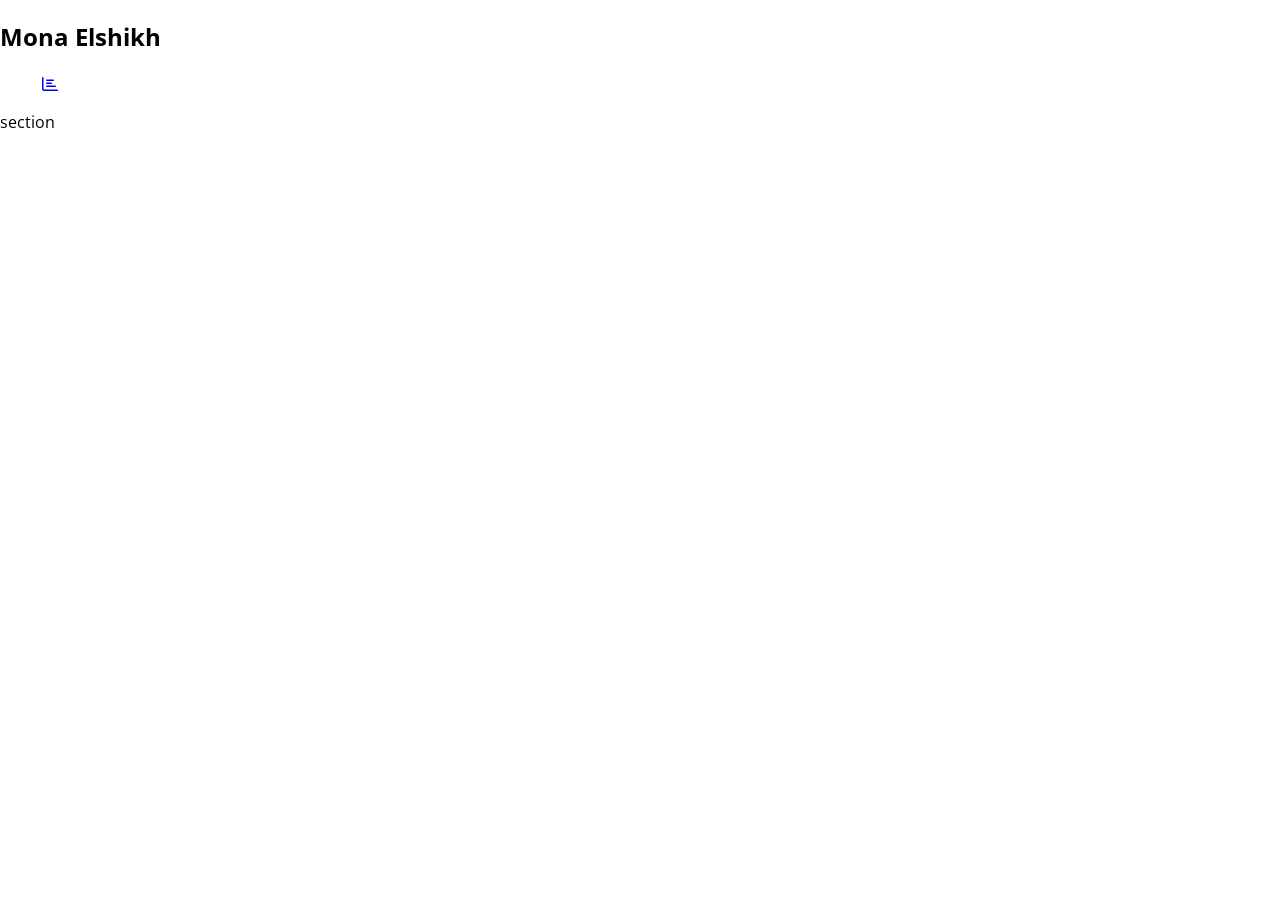
==== index.html @ a5fa481d "Adding index page, css,imgs and fonts" ====
<!DOCTYPE html>
<html lang="en">
    <head>
        <meta charset="UTF-8">
        <meta name="viewport" content="width=device-width, initial-scale=1.0">
        <title>Dashboard</title>
        <link rel="stylesheet" href="css/all.min.css" />
        <link rel="stylesheet" href="css/framework.css" />
        <link rel="stylesheet" href="css/dashboard.css" />
        <link rel="preconnect" href="https://fonts.googleapis.com" />
        <link rel="preconnect" href="https://fonts.gstatic.com" crossorigin />
        <link href="https://fonts.googleapis.com/css2?family=Open+Sans:wght@300;500&display=swap" rel="stylesheet" />
    </head>
    <body>
        <main class="page d-flex ">
            <aside class="sidebar bg-white p-20 p-relative"> 
                <h1>Mona Elshikh</h1>    
                <ul>
                    <li>
                        <a href="index.html">
                            <i class="fa-regular fa-chart-bar fa-fw"></i>
                        </a>
                    </li>
                    <li></li>
                    <li></li>
                    <li></li>
                    <li></li>
                    <li></li>
                    <li></li>
                    <li></li>
                    <li></li>
                    <li></li>
                </ul>
            </aside>
            <section class="content"> section </section>
        </main>
    </body>
</html>
---- css/dashboard.css ----
*{
    webkit-box-sizing: border-box;
    moz-box-sizing: border-box;
    box-sizing: border-box;
}
html{
    font-family: 'Open Sans', sans-serif;
    scroll-behavior: smooth;
}
body{
    font-family: "Open Sans", sans-serif;
    margin: 0;
}
a{
    text-decoration: none;
}
ul{
    list-style: none;
}
:focus{
    outline: none;
}
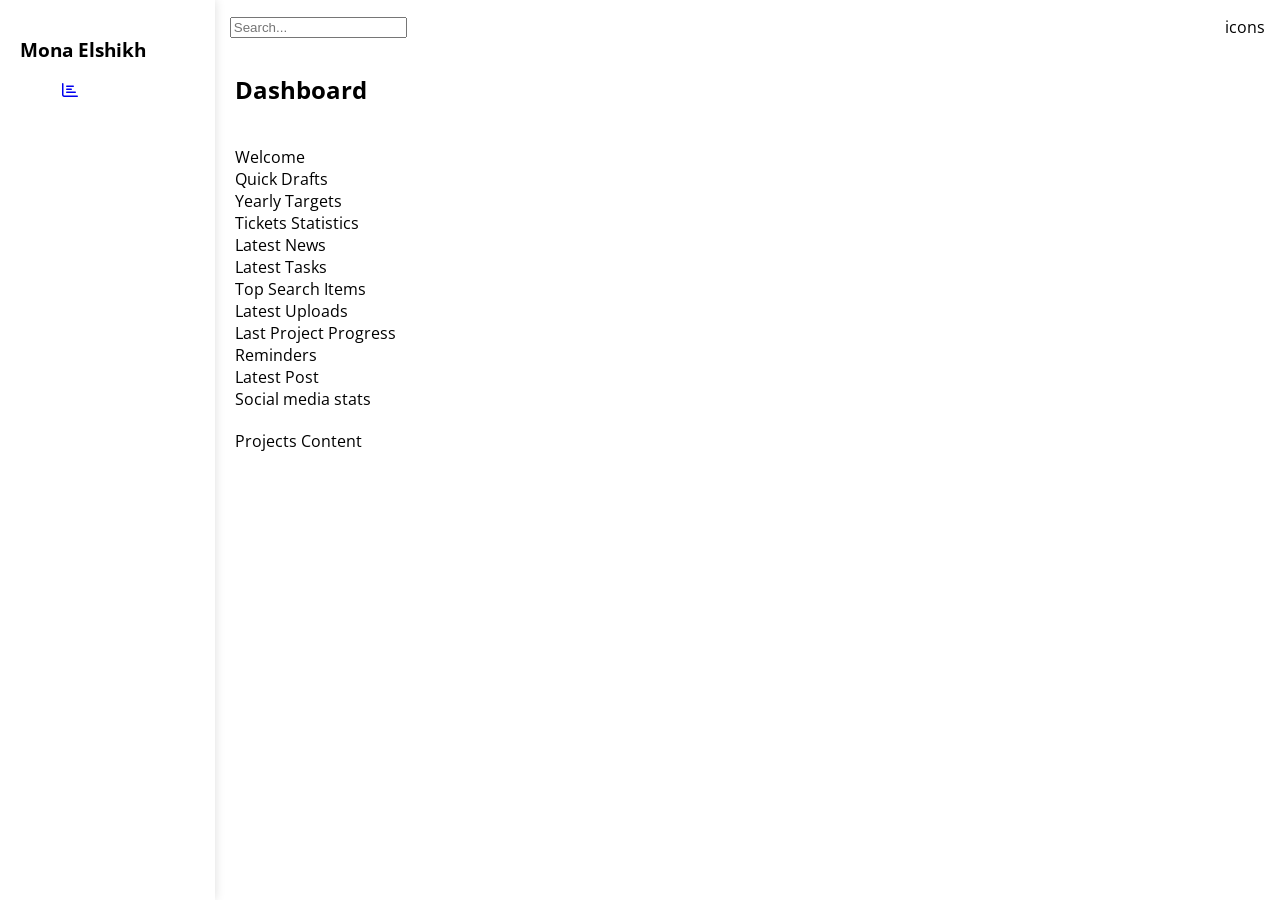
==== commit 46790c40: "Index page design-1" ====
--- a/index.html
+++ b/index.html
@@ -12,7 +12,7 @@
         <link href="https://fonts.googleapis.com/css2?family=Open+Sans:wght@300;500&display=swap" rel="stylesheet" />
     </head>
     <body>
-        <main class="page d-flex ">
+        <main class="d-flex ">
             <aside class="sidebar bg-white p-20 p-relative"> 
                 <h1>Mona Elshikh</h1>    
                 <ul>
@@ -32,7 +32,28 @@
                     <li></li>
                 </ul>
             </aside>
-            <section class="content"> section </section>
+            <section class="content w-full"> 
+                <header class="bg-white p-15 ">
+                    <section class="search"><input type="search" placeholder="Search..."></section>
+                    <section class="icons">icons</section>
+                </header>
+                <h2>Dashboard</h2>
+                <section class="cards">
+                    <section class="card">Welcome</section>
+                    <section class="card">Quick Drafts</section>
+                    <section class="card">Yearly Targets</section>
+                    <section class="card">Tickets Statistics</section>
+                    <section class="card">Latest News</section>
+                    <section class="card">Latest Tasks</section>
+                    <section class="card">Top Search Items</section>
+                    <section class="card">Latest Uploads</section>
+                    <section class="card">Last Project Progress</section>
+                    <section class="card">Reminders</section>
+                    <section class="card">Latest Post</section>
+                    <section class="card">Social media stats</section>
+                </section>
+                <section class="projects m-20">Projects Content</section>
+            </section>
         </main>
     </body>
 </html>
--- a/css/framework.css
+++ b/css/framework.css
@@ -0,0 +1,21 @@
+.d-flex {
+    display: flex ;
+}
+.bg-white {
+    background-color: #fff ;
+}
+.p-15 {
+    padding: 15px;
+}
+.p-20 {
+    padding: 20px;
+}
+.m-20 {
+    margin: 20px;
+}
+.p-relative {
+    position: relative;
+}
+.w-full {
+    width:100%
+}
--- a/css/dashboard.css
+++ b/css/dashboard.css
@@ -3,20 +3,41 @@
     moz-box-sizing: border-box;
     box-sizing: border-box;
 }
-html{
+html {
     font-family: 'Open Sans', sans-serif;
     scroll-behavior: smooth;
 }
-body{
+body {
     font-family: "Open Sans", sans-serif;
     margin: 0;
 }
-a{
+a {
     text-decoration: none;
 }
-ul{
+ul {
     list-style: none;
 }
-:focus{
+:focus {
     outline: none;
+}
+h1 {
+        font-size: 1.2em;
+}
+main {
+    min-height:100vh ;
+}
+.sidebar {
+    width: 250px;
+    box-shadow: rgb(221, 221, 221) 0px 0px 10px;
+}
+header {
+    display: flex;
+    align-items: center;
+    justify-content: space-between;
+}
+.content h2 {
+    margin: 20px 20px 40px;
+}
+.cards {
+    margin: 0px 20px 20px 20px 
 }
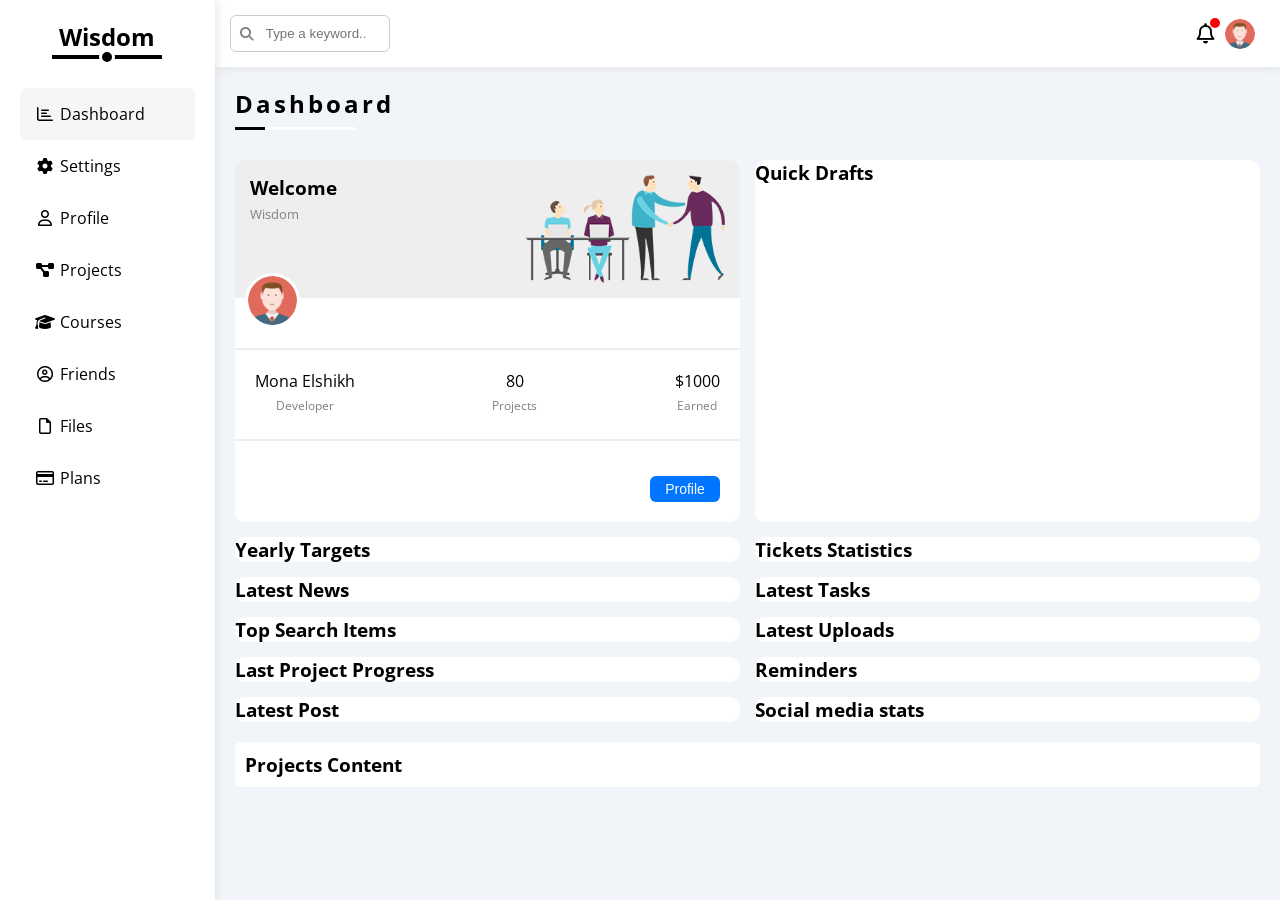
==== commit dc28902e: "Index Page design-3 => Finishing Welcome Card" ====
--- a/index.html
+++ b/index.html
@@ -1,59 +1,126 @@
-<!DOCTYPE html>
+<!doctype html>
 <html lang="en">
-    <head>
-        <meta charset="UTF-8">
-        <meta name="viewport" content="width=device-width, initial-scale=1.0">
-        <title>Dashboard</title>
-        <link rel="stylesheet" href="css/all.min.css" />
-        <link rel="stylesheet" href="css/framework.css" />
-        <link rel="stylesheet" href="css/dashboard.css" />
-        <link rel="preconnect" href="https://fonts.googleapis.com" />
-        <link rel="preconnect" href="https://fonts.gstatic.com" crossorigin />
-        <link href="https://fonts.googleapis.com/css2?family=Open+Sans:wght@300;500&display=swap" rel="stylesheet" />
-    </head>
-    <body>
-        <main class="d-flex ">
-            <aside class="sidebar bg-white p-20 p-relative"> 
-                <h1>Mona Elshikh</h1>    
-                <ul>
-                    <li>
-                        <a href="index.html">
-                            <i class="fa-regular fa-chart-bar fa-fw"></i>
-                        </a>
-                    </li>
-                    <li></li>
-                    <li></li>
-                    <li></li>
-                    <li></li>
-                    <li></li>
-                    <li></li>
-                    <li></li>
-                    <li></li>
-                    <li></li>
-                </ul>
-            </aside>
-            <section class="content w-full"> 
-                <header class="bg-white p-15 ">
-                    <section class="search"><input type="search" placeholder="Search..."></section>
-                    <section class="icons">icons</section>
-                </header>
-                <h2>Dashboard</h2>
-                <section class="cards">
-                    <section class="card">Welcome</section>
-                    <section class="card">Quick Drafts</section>
-                    <section class="card">Yearly Targets</section>
-                    <section class="card">Tickets Statistics</section>
-                    <section class="card">Latest News</section>
-                    <section class="card">Latest Tasks</section>
-                    <section class="card">Top Search Items</section>
-                    <section class="card">Latest Uploads</section>
-                    <section class="card">Last Project Progress</section>
-                    <section class="card">Reminders</section>
-                    <section class="card">Latest Post</section>
-                    <section class="card">Social media stats</section>
+  <head>
+    <meta charset="UTF-8" />
+    <meta name="viewport" content="width=device-width, initial-scale=1.0" />
+    <title>Dashboard</title>
+    <link rel="stylesheet" href="css/all.min.css" />
+    <link rel="stylesheet" href="css/dashboard.css" />
+    <link rel="preconnect" href="https://fonts.googleapis.com" />
+    <link rel="preconnect" href="https://fonts.gstatic.com" crossorigin />
+    <link
+      href="https://fonts.googleapis.com/css2?family=Open+Sans:wght@300;500&display=swap"
+      rel="stylesheet"
+    />
+  </head>
+  <body>
+    <main>
+      <aside class="sidebar">
+        <h1>Wisdom</h1>
+        <ul>
+          <li>
+            <a class="active" href="index.html">
+              <i class="fa-regular fa-chart-bar fa-fw"></i>
+              <span>Dashboard</span>
+            </a>
+          </li>
+          <li>
+            <a href="settings.html">
+              <i class="fa-solid fa-gear fa-fw"></i>
+              <span>Settings</span>
+            </a>
+          </li>
+          <li>
+            <a href="profile.html">
+              <i class="fa-regular fa-user fa-fw"></i>
+              <span>Profile</span>
+            </a>
+          </li>
+          <li>
+            <a href="projects.html">
+              <i class="fa-solid fa-diagram-project fa-fw"></i>
+              <span>Projects</span>
+            </a>
+          </li>
+          <li>
+            <a href="courses.html">
+              <i class="fa-solid fa-graduation-cap fa-fw"></i>
+              <span>Courses</span>
+            </a>
+          </li>
+          <li>
+            <a href="friends.html">
+              <i class="fa-regular fa-circle-user fa-fw"></i>
+              <span>Friends</span>
+            </a>
+          </li>
+          <li>
+            <a href="files.html">
+              <i class="fa-regular fa-file fa-fw"></i>
+              <span>Files</span>
+            </a>
+          </li>
+          <li>
+            <a href="plans.html">
+              <i class="fa-regular fa-credit-card fa-fw"></i>
+              <span>Plans</span>
+            </a>
+          </li>
+        </ul>
+      </aside>
+      <section class="content">
+        <header>
+          <section class="search">
+            <input type="search" placeholder="Type a keyword..." />
+          </section>
+          <section class="icons">
+            <span class="notification">
+              <i class="fa-regular fa-bell fa-lg"></i>
+            </span>
+            <img src="imgs/avatar.png" alt="avatar" />
+          </section>
+        </header>
+        <h2>Dashboard</h2>
+        <section class="cards d-grid">
+          <section class="card">
+            <section class="intro">
+              <section>
+                <h3>Welcome</h3>
+                <h5>Wisdom</h5>
+              </section>
+              <img src="imgs/welcome.png" alt="welcome" />
+            </section>
+            <img src="imgs/avatar.png" alt="avatar" />
+            <section class="info">
+                <section class="data">
+                    <h4>Mona Elshikh</h4>
+                    <h5>Developer</h5>
                 </section>
-                <section class="projects m-20">Projects Content</section>
+                <section class="data">
+                    <h4>80</h4>
+                    <h5>Projects</h5>
+                </section>
+                <section class="data">
+                    <h4>$1000</h4>
+                    <h5>Earned</h5>
+                </section>    
             </section>
-        </main>
-    </body>
-</html>+            <section class="foot"><button class="btn-main">Profile</button></section>
+          </section>
+          <section class="card"><h3>Quick Drafts</h3></section>
+          <section class="card"><h3>Yearly Targets</h3></section>
+          <section class="card"><h3>Tickets Statistics</h3></section>
+          <section class="card"><h3>Latest News</h3></section>
+          <section class="card"><h3>Latest Tasks</h3></section>
+          <section class="card"><h3>Top Search Items</h3></section>
+          <section class="card"><h3>Latest Uploads</h3></section>
+          <section class="card"><h3>Last Project Progress</h3></section>
+          <section class="card"><h3>Reminders</h3></section>
+          <section class="card"><h3>Latest Post</h3></section>
+          <section class="card"><h3>Social media stats</h3></section>
+        </section>
+        <section class="projects"><h3>Projects Content</h3></section>
+      </section>
+    </main>
+  </body>
+</html>
--- a/css/dashboard.css
+++ b/css/dashboard.css
@@ -1,43 +1,345 @@
-*{
-    webkit-box-sizing: border-box;
-    moz-box-sizing: border-box;
-    box-sizing: border-box;
-}
+/* Start Globals */
+:root {
+  --blue-color: #0075ff;
+  --blue-alt-color: #0d69d5;
+  --orange-color: #f59e0b;
+  --green-color: #22c55e;
+  --red-color: #f44336;
+  --grey-color: #888;
+  --d-flex: flex;
+  --align-center: center;
+  --p-relative: relative;
+  --w-full: 100%;
+  --p-10: 10px;
+  --p-15: 15px;
+  --p-20: 20px;
+  --m-20: 20px;
+  --mt-0: 0;
+  --fs-14: 14px;
+  --txt-c: center;
+  --rad-6: 6px;
+  --rad-10: 10px;
+  --c-black: #000;
+  --c-white: #fff;
+  --bg-white: #fff;
+  --main-shadow: rgb(221, 221, 221) 0px 0px 10px;
+}
+* {
+  webkit-box-sizing: border-box;
+  moz-box-sizing: border-box;
+  box-sizing: border-box;
+}
+/* End Globals */
+/* Start Generals */
+
 html {
-    font-family: 'Open Sans', sans-serif;
-    scroll-behavior: smooth;
+  scroll-behavior: smooth;
 }
 body {
-    font-family: "Open Sans", sans-serif;
-    margin: 0;
-}
+  font-family: "Open Sans", sans-serif;
+  margin: 0;
+  padding: 0;
+}
+
 a {
-    text-decoration: none;
+  text-decoration: none;
 }
 ul {
-    list-style: none;
+  list-style: none;
+  margin: 0;
+  padding: 0;
 }
 :focus {
-    outline: none;
+  outline: none;
+}
+/* The scrollbar itself (width/height) */
+::-webkit-scrollbar {
+  width: 15px;
+}
+/* The track (background) */
+::-webkit-scrollbar-track {
+  background: #f1f1f1;
+}
+/* The draggable part — this is what you're trying to style */
+::-webkit-scrollbar-thumb {
+  background: var(--blue-color);
+  border-radius: var(--rad-10);
+}
+/* Thumb on hover */
+::-webkit-scrollbar-thumb:hover {
+  background: var(--blue-alt-color);
+}
+main {
+  display: var(--d-flex);
+  min-height: 100vh;
+  background-color: #f1f5f9;
 }
 h1 {
-        font-size: 1.2em;
-}
-main {
-    min-height:100vh ;
-}
+  font-size: 1.5em;
+  text-align: var(--txt-c);
+  margin-top: var(--mt-0);
+  margin-bottom: 35px;
+}
+h1::before,
+h1::after {
+  content: "";
+  position: absolute;
+  background-color: var(--c-black);
+  left: 50%;
+  transform: translateX(-50%);
+}
+h1::before {
+  width: 110px;
+  height: 4px;
+  top: 55px;
+}
+h1::after {
+  width: 10px;
+  height: 10px;
+  border: 3px solid white;
+  border-radius: 50%;
+  top: 49px;
+}
+h3 {
+  margin: 0;
+}
+/* End Generals */
+/* Start Components */
+.btn-main {
+  padding: 5px 15px;
+  border-radius: var(--rad-6);
+  border: none;
+  font-size: var(--fs-14);
+
+  cursor: pointer;
+}
+.d-grid {
+  display: grid;
+  grid-template-columns: repeat(auto-fill, minmax(450px, 1fr));
+  gap: 15px;
+}
+@media (max-width: 768px) {
+  .d-grid {
+    grid-template-columns: repeat(auto-fill, minmax(250px, 1fr));
+    gap: 10px;
+  }
+}
+/* Start Components */
+/* Start Header */
+header {
+  display: var(--d-flex);
+  align-items: center;
+  justify-content: space-between;
+  background-color: var(--bg-white);
+  padding: var(--p-15);
+  box-shadow: var(--main-shadow);
+}
+/* Start Header */
+/* Start Sidebar */
 .sidebar {
-    width: 250px;
-    box-shadow: rgb(221, 221, 221) 0px 0px 10px;
-}
-header {
-    display: flex;
-    align-items: center;
-    justify-content: space-between;
+  width: 250px;
+  padding: var(--p-20);
+  position: var(--p-relative);
+  background-color: var(--bg-white);
+  box-shadow: var(--main-shadow);
+}
+ul > li > a {
+  display: var(--d-flex);
+  align-items: var(--align-center);
+  padding: var(--p-15);
+  color: var(--c-black);
+  border-radius: var(--rad-6);
+}
+ul > li > a span {
+  margin-left: 5px;
+}
+ul > li > a:hover,
+ul > li > a.active {
+  background-color: #f6f6f6;
+}
+@media (max-width: 768px) {
+  h1 {
+    font-size: 0.7rem;
+    margin: 15px 0;
+  }
+  h1::before,
+  h1::after {
+    display: none;
+  }
+  .sidebar {
+    width: 60px;
+    padding: 5px;
+  }
+
+  ul > li > a span {
+    display: none;
+  }
+}
+/* End Sidebar */
+/* Start Content */
+.content {
+  width: var(--w-full);
+  /* overflow: hidden; */
+}
+.content .search {
+  position: relative;
+}
+.content .search::before {
+  content: "\f002";
+  position: absolute;
+  top: 50%;
+  left: 10px;
+  transform: translateY(-50%);
+  font-family: "Font Awesome 6 Free";
+  font-weight: 900;
+  font-size: var(--fs-14);
+  color: gray;
+}
+.content .search input {
+  padding: var(--p-10);
+  padding-left: 35px;
+  width: 160px;
+  border: 1px solid #ccc;
+  border-radius: var(--rad-6);
+  transition: width 0.3s ease;
+}
+.content .search input:focus {
+  width: 200px;
+  box-shadow: var(--main-shadow);
+}
+.content .search input:focus::placeholder {
+  opacity: 0;
+}
+.content .icons {
+  position: var(--p-relative);
+  display: var(--d-flex);
+  align-items: var(--align-center);
+}
+.content .icons .notification {
+  position: var(--p-relative);
+  cursor: pointer;
+}
+.content .icons .notification::before {
+  content: "";
+  position: absolute;
+  top: -5px;
+  right: -5px;
+  width: 10px;
+  height: 10px;
+  background-color: red;
+  border-radius: 50%;
+}
+.content .icons > img {
+  width: 30px;
+  height: 30px;
+  margin: 0 10px;
+  border-radius: 50%;
+  cursor: pointer;
 }
 .content h2 {
-    margin: 20px 20px 40px;
+  margin: 20px 20px 40px;
+  letter-spacing: 3px;
+  position: var(--p-relative);
+}
+.content h2::before,
+.content h2::after {
+  content: "";
+  position: absolute;
+  height: 3px;
+  bottom: -10px;
+  left: 0;
+}
+.content h2::before {
+  background-color: white;
+  width: 120px;
+}
+.content h2::after {
+  background-color: var(--c-black);
+  width: 30px;
 }
 .cards {
-    margin: 0px 20px 20px 20px 
-}+  margin: 0px 20px 20px 20px;
+}
+.card {
+  background-color: var(--bg-white);
+  border-radius: var(--rad-10);
+  overflow: hidden;
+}
+.card .intro {
+  display: var(--d-flex);
+  justify-content: space-between;
+  padding: 15px;
+  background-color: #eee;
+}
+.card .intro section > h5 {
+  margin: 5px 0 15px;
+  font-weight: normal;
+  color: gray;
+}
+.card > .intro > img {
+  width: 200px;
+}
+.card > .intro + img {
+  width: 55px;
+  height: 55px;
+  border-radius: 50%;
+  border: 3px solid white;
+  margin-top: -25px;
+  margin-left: 10px;
+}
+.info {
+  display: var(--d-flex);
+  justify-content: space-between;
+  padding: var(--p-20);
+  margin: 15px 0;
+  border-top: solid 2px #eee;
+  border-bottom: SOLID 2px #eee;
+}
+.info .data > h4,
+.info .data > h5 {
+  margin: 0 0 5px;
+  font-weight: normal;
+  text-align: var(--txt-c);
+}
+.info .data > h5 {
+  font-size: 12px;
+  color: gray;
+}
+.foot {
+  padding: var(--p-20);
+  text-align: right;
+}
+.foot > button {
+  background-color: var(--blue-color);
+  color: var(--c-white);
+}
+.foot > button:hover {
+  background-color: var(--blue-alt-color);
+}
+.projects {
+  margin: var(--m-20);
+  background-color: var(--bg-white);
+  border-radius: var(--rad-6);
+  padding: var(--p-10);
+}
+@media (max-width: 768px) {
+  .card .intro {
+    justify-content: center;
+    text-align: var(--txt-c);
+  }
+  .card .intro section > h5 {
+    margin-bottom: 23px;
+  }
+  .card > .intro > img {
+    display: none;
+  }
+  .card > .intro + img {
+    margin-left: 50%;
+    transform: translateX(-50%);
+  }
+    .info {
+    flex-direction: column;
+    gap: 20px;
+  }
+}
+/* End Content */
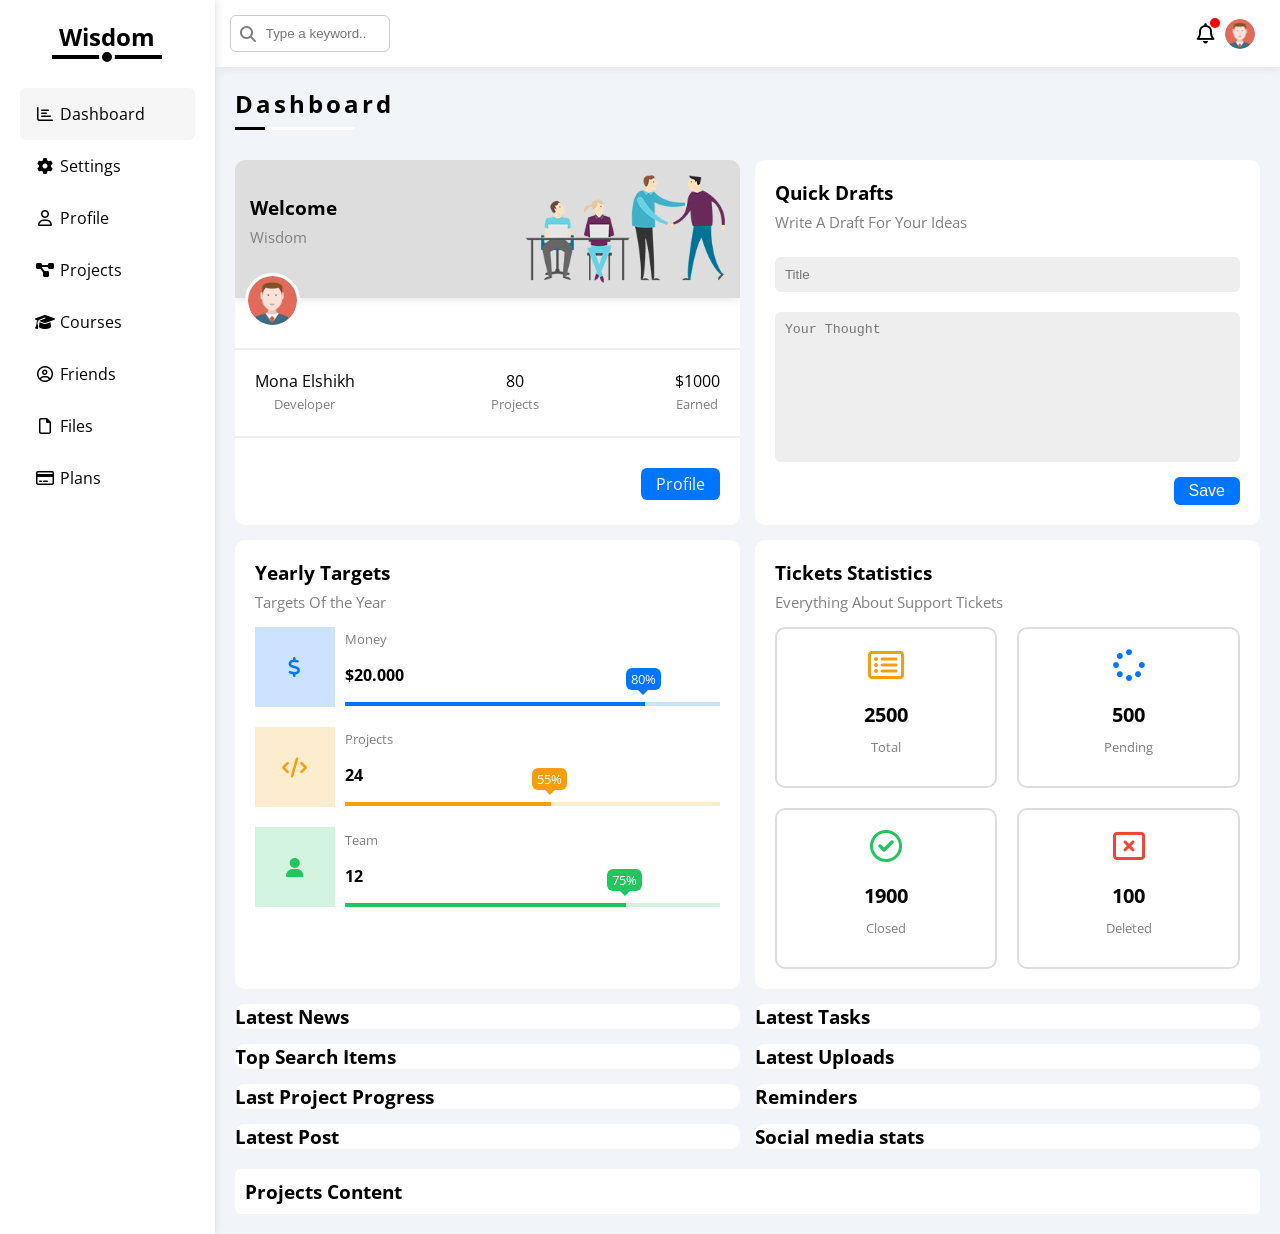
==== commit 42df49e8: "Index Pgae design-4 => Finishing Quick,Targets and Tickets Cards" ====
--- a/index.html
+++ b/index.html
@@ -17,99 +17,179 @@
     <main>
       <aside class="sidebar">
         <h1>Wisdom</h1>
-        <ul>
-          <li>
-            <a class="active" href="index.html">
-              <i class="fa-regular fa-chart-bar fa-fw"></i>
-              <span>Dashboard</span>
-            </a>
-          </li>
-          <li>
-            <a href="settings.html">
-              <i class="fa-solid fa-gear fa-fw"></i>
-              <span>Settings</span>
-            </a>
-          </li>
-          <li>
-            <a href="profile.html">
-              <i class="fa-regular fa-user fa-fw"></i>
-              <span>Profile</span>
-            </a>
-          </li>
-          <li>
-            <a href="projects.html">
-              <i class="fa-solid fa-diagram-project fa-fw"></i>
-              <span>Projects</span>
-            </a>
-          </li>
-          <li>
-            <a href="courses.html">
-              <i class="fa-solid fa-graduation-cap fa-fw"></i>
-              <span>Courses</span>
-            </a>
-          </li>
-          <li>
-            <a href="friends.html">
-              <i class="fa-regular fa-circle-user fa-fw"></i>
-              <span>Friends</span>
-            </a>
-          </li>
-          <li>
-            <a href="files.html">
-              <i class="fa-regular fa-file fa-fw"></i>
-              <span>Files</span>
-            </a>
-          </li>
-          <li>
-            <a href="plans.html">
-              <i class="fa-regular fa-credit-card fa-fw"></i>
-              <span>Plans</span>
-            </a>
-          </li>
-        </ul>
+        <nav>
+          <ul>
+            <li>
+              <a class="active" href="index.html">
+                <i class="fa-regular fa-chart-bar fa-fw"></i>
+                <span>Dashboard</span>
+              </a>
+            </li>
+            <li>
+              <a href="settings.html">
+                <i class="fa-solid fa-gear fa-fw"></i>
+                <span>Settings</span>
+              </a>
+            </li>
+            <li>
+              <a href="profile.html">
+                <i class="fa-regular fa-user fa-fw"></i>
+                <span>Profile</span>
+              </a>
+            </li>
+            <li>
+              <a href="projects.html">
+                <i class="fa-solid fa-diagram-project fa-fw"></i>
+                <span>Projects</span>
+              </a>
+            </li>
+            <li>
+              <a href="courses.html">
+                <i class="fa-solid fa-graduation-cap fa-fw"></i>
+                <span>Courses</span>
+              </a>
+            </li>
+            <li>
+              <a href="friends.html">
+                <i class="fa-regular fa-circle-user fa-fw"></i>
+                <span>Friends</span>
+              </a>
+            </li>
+            <li>
+              <a href="files.html">
+                <i class="fa-regular fa-file fa-fw"></i>
+                <span>Files</span>
+              </a>
+            </li>
+            <li>
+              <a href="plans.html">
+                <i class="fa-regular fa-credit-card fa-fw"></i>
+                <span>Plans</span>
+              </a>
+            </li>
+          </ul>
+        </nav>
       </aside>
       <section class="content">
         <header>
-          <section class="search">
+          <div class="search">
             <input type="search" placeholder="Type a keyword..." />
-          </section>
-          <section class="icons">
+          </div>
+          <div class="icons">
             <span class="notification">
               <i class="fa-regular fa-bell fa-lg"></i>
             </span>
             <img src="imgs/avatar.png" alt="avatar" />
-          </section>
+          </div>
         </header>
         <h2>Dashboard</h2>
         <section class="cards d-grid">
-          <section class="card">
-            <section class="intro">
-              <section>
+          <section class="card welcome">
+            <header>
+              <div>
                 <h3>Welcome</h3>
-                <h5>Wisdom</h5>
-              </section>
+                <p class="title">Wisdom</p>
+              </div>
               <img src="imgs/welcome.png" alt="welcome" />
-            </section>
+            </header>
             <img src="imgs/avatar.png" alt="avatar" />
-            <section class="info">
-                <section class="data">
-                    <h4>Mona Elshikh</h4>
-                    <h5>Developer</h5>
-                </section>
-                <section class="data">
-                    <h4>80</h4>
-                    <h5>Projects</h5>
-                </section>
-                <section class="data">
-                    <h4>$1000</h4>
-                    <h5>Earned</h5>
-                </section>    
-            </section>
-            <section class="foot"><button class="btn-main">Profile</button></section>
-          </section>
-          <section class="card"><h3>Quick Drafts</h3></section>
-          <section class="card"><h3>Yearly Targets</h3></section>
-          <section class="card"><h3>Tickets Statistics</h3></section>
+            <div class="info">
+              <div class="data">
+                Mona Elshikh
+                <p class="sub-title">Developer</p>
+              </div>
+              <div class="data">
+                80
+                <p class="sub-title">Projects</p>
+              </div>
+              <div class="data">
+                $1000
+                <p class="sub-title">Earned</p>
+              </div>
+            </div>
+            <footer>
+              <a class="btn btn-prim" href="profile.html">Profile</a>
+            </footer>
+          </section>
+          <section class="card quick">
+            <div>
+              <h3>Quick Drafts</h3>
+              <p class="title">Write A Draft For Your Ideas</p>
+            </div>
+            <form>
+              <input type="text" name="title" placeholder="Title" />
+              <textarea name="details" placeholder="Your Thought"></textarea>
+              <input type="submit" value="Save" class="btn btn-prim" />
+            </form>
+          </section>
+          <section class="card targets">
+            <div>
+              <h3>Yearly Targets</h3>
+              <p class="title">Targets Of the Year</p>
+            </div>
+            <div class="info">
+              <div class="sign center-flex">
+                <i class="fa-solid fa-dollar-sign fa-lg"></i>
+              </div>
+              <div class="details">
+                <p class="sub-title">Money</p>
+                <p>$20.000</p>
+                <div class="progress">
+                  <span><span>80%</span></span>
+                </div>
+              </div>
+            </div>
+            <div class="info">
+              <div class="sign center-flex">
+                <i class="fa-solid fa-code fa-lg c-orange"></i>
+              </div>
+              <div class="details">
+                <p class="sub-title">Projects</p>
+                <p>24</p>
+                <div class="progress">
+                  <span><span>55%</span></span>
+                </div>
+              </div>
+            </div>
+            <div class="info center-flex">
+              <div class="sign center-flex">
+                <i class="fa-solid fa-user fa-lg c-green"></i>
+              </div>
+              <div class="details">
+                <p class="sub-title">Team</p>
+                <p>12</p>
+                <div class="progress">
+                  <span><span>75%</span></span>
+                </div>
+              </div>
+            </div>
+          </section>
+          <section class="card statistics">
+            <h3>Tickets Statistics</h3>
+            <p class="title">Everything About Support Tickets</p>
+            <div class="tickets">
+              <div class="ticket">
+                <i class="fa-regular fa-rectangle-list fa-2x"></i>
+                <p>2500</p>
+                <p class="sub-title">Total</p>
+              </div>
+              <div class="ticket">
+                <i class="fa-solid fa-spinner fa-2x"></i>
+                <p>500</p>
+                <p class="sub-title">Pending</p>
+              </div>
+              <div class="ticket">
+                <i class="fa-regular fa-circle-check fa-2x"></i>
+                <p>1900</p>
+                <p class="sub-title">Closed</p>
+              </div>
+              <div class="ticket">
+                <i class="fa-regular fa-rectangle-xmark fa-2x"></i>
+                <p>100</p>
+                <p class="sub-title">Deleted</p>
+              </div>
+            </div>
+          </section>
           <section class="card"><h3>Latest News</h3></section>
           <section class="card"><h3>Latest Tasks</h3></section>
           <section class="card"><h3>Top Search Items</h3></section>
--- a/css/dashboard.css
+++ b/css/dashboard.css
@@ -15,7 +15,8 @@
   --p-20: 20px;
   --m-20: 20px;
   --mt-0: 0;
-  --fs-14: 14px;
+  --fs-13: 13px;
+  --fs-15: 15px;
   --txt-c: center;
   --rad-6: 6px;
   --rad-10: 10px;
@@ -40,7 +41,6 @@
   margin: 0;
   padding: 0;
 }
-
 a {
   text-decoration: none;
 }
@@ -105,18 +105,39 @@
 }
 /* End Generals */
 /* Start Components */
-.btn-main {
+.btn {
   padding: 5px 15px;
   border-radius: var(--rad-6);
   border: none;
   font-size: var(--fs-14);
-
   cursor: pointer;
+}
+.btn-prim {
+  background-color: var(--blue-color);
+  color: white;
 }
 .d-grid {
   display: grid;
   grid-template-columns: repeat(auto-fill, minmax(450px, 1fr));
   gap: 15px;
+}
+.center-flex {
+  display: flex;
+  justify-content: center;
+  align-items: center;
+}
+.title,
+.sub-title {
+  font-weight: normal;
+  color: gray;
+}
+.title {
+  font-size: var(--fs-15);
+  margin: 7px 0 15px;
+}
+.sub-title {
+  font-size: var(--fs-13);
+  margin: 3px 0px;
 }
 @media (max-width: 768px) {
   .d-grid {
@@ -265,21 +286,17 @@
   border-radius: var(--rad-10);
   overflow: hidden;
 }
-.card .intro {
+/* Start Welcome Card */
+.welcome > header {
   display: var(--d-flex);
   justify-content: space-between;
   padding: 15px;
-  background-color: #eee;
-}
-.card .intro section > h5 {
-  margin: 5px 0 15px;
-  font-weight: normal;
-  color: gray;
-}
-.card > .intro > img {
+  background-color: #ddd;
+}
+.welcome > header > img {
   width: 200px;
 }
-.card > .intro + img {
+.welcome > header + img {
   width: 55px;
   height: 55px;
   border-radius: 50%;
@@ -287,7 +304,7 @@
   margin-top: -25px;
   margin-left: 10px;
 }
-.info {
+.welcome .info {
   display: var(--d-flex);
   justify-content: space-between;
   padding: var(--p-20);
@@ -295,27 +312,190 @@
   border-top: solid 2px #eee;
   border-bottom: SOLID 2px #eee;
 }
-.info .data > h4,
-.info .data > h5 {
-  margin: 0 0 5px;
-  font-weight: normal;
+.welcome .info .data {
   text-align: var(--txt-c);
 }
-.info .data > h5 {
-  font-size: 12px;
-  color: gray;
-}
-.foot {
+.welcome > footer {
   padding: var(--p-20);
   text-align: right;
 }
-.foot > button {
+.welcome > footer > a:hover {
+  background-color: var(--blue-alt-color);
+}
+/* End Welcome Card */
+/* Start Quick Card */
+.quick {
+  padding: var(--p-20);
+}
+.quick > form input[type="text"],
+textarea {
+  width: 100%;
+  margin: 10px 0;
+  padding: 10px;
+  border-radius: var(--rad-6);
+  background-color: #eee;
+  border: none;
+}
+.quick > form textarea {
+  resize: none;
+  min-height: 150px;
+}
+.quick input[type="text"]:focus,
+.quick textarea:focus {
+  box-shadow: var(--main-shadow) inset;
+}
+.quick > form input[type="submit"] {
+  float: right;
+}
+/* End Quick Card */
+/* Start targets Card */
+.targets {
+  padding: var(--p-20);
+}
+.targets .info {
+  display: var(--d-flex);
+  gap: 10px;
+  margin-bottom: 20px;
+}
+.targets .info .sign {
+  width: 80px;
+  height: 80px;
+}
+.targets .info:nth-child(2) .sign,
+.targets .info:nth-child(2) .details .progress {
+  background-color: rgb(0 117 255 / 20%);
+}
+.targets .info:nth-child(2) .sign > i {
+  color: var(--blue-color);
+}
+.targets .info:nth-child(3) .sign,
+.targets .info:nth-child(3) .details .progress {
+  background-color: rgb(245 158 11 / 20%);
+}
+.targets .info:nth-child(3) .sign > i {
+  color: var(--orange-color);
+}
+.targets .info:nth-child(4) .sign,
+.targets .info:nth-child(4) .details .progress {
+  background-color: rgb(34 197 94 / 20%);
+}
+.targets .info:nth-child(4) .sign > i {
+  color: var(--green-color);
+}
+.targets .info > .details {
+  flex: 1;
+}
+.targets .info > .details p:nth-child(2) {
+  font-weight: bold;
+  color: black;
+}
+.targets .info .details .progress {
+  position: var(--p-relative);
+  height: 4px;
+}
+.targets .details .progress > span {
+  display: block;
+  height: 100%;
+  position: absolute;
+  left: 0;
+  top: 0;
+  height: 100%;
+}
+.targets .info:nth-child(2) .details .progress > span {
+  width: 80%;
   background-color: var(--blue-color);
-  color: var(--c-white);
-}
-.foot > button:hover {
-  background-color: var(--blue-alt-color);
-}
+}
+.targets .info:nth-child(3) .details .progress > span {
+  width: 55%;
+  background-color: var(--orange-color);
+}
+.targets .info:nth-child(4) .details .progress > span {
+  width: 75%;
+  background-color: var(--green-color);
+}
+.targets .details .progress > span > span {
+  position: absolute;
+  bottom: 16px;
+  right: -16px;
+  color: white;
+  padding: 2px 5px;
+  border-radius: 6px;
+  font-size: 13px;
+}
+.targets .details .progress > span > span::after {
+  content: "";
+  position: absolute;
+  border: solid 5px transparent;
+  bottom: -10px;
+  left: 50%;
+  transform: translateX(-50%);
+}
+.targets .info:nth-child(2) .details .progress > span > span {
+  background-color: var(--blue-color);
+}
+.targets .info:nth-child(2) .details .progress > span > span::after {
+  border-top-color: var(--blue-color);
+}
+.targets .info:nth-child(3) .details .progress > span > span {
+  background-color: var(--orange-color);
+}
+.targets .info:nth-child(3) .details .progress > span > span::after {
+  border-top-color: var(--orange-color);
+}
+.targets .info:nth-child(4) .details .progress > span > span {
+  background-color: var(--green-color);
+}
+.targets .info:nth-child(4) .details .progress > span > span::after {
+  border-top-color: var(--green-color);
+}
+/* End targets Card */
+/* Start Tickets Card */
+
+.statistics {
+  padding: var(--p-20);
+}
+.tickets {
+  display: var(--d-flex);
+  justify-content: space-around;
+  align-items: center;
+  flex-wrap: wrap;
+  gap: 20px;
+}
+.ticket {
+  padding: 20px;
+  width: calc(50% - 10px);
+  border: solid 2px #ddd;
+  border-radius: var(--rad-10);
+  display: flex;
+  flex-direction: column;
+  justify-content: center;
+  align-items: center;
+}
+.ticket i {
+  margin-bottom: var(--m-20);
+}
+.ticket p {
+  margin: 0 0 10px;
+}
+.ticket p:first-of-type {
+  font-weight: bold;
+  font-size: 20px;
+}
+.tickets .ticket:nth-child(1) > i {
+  color: var(--orange-color);
+}
+.tickets .ticket:nth-child(2) > i {
+  color: var(--blue-color);
+}
+.tickets .ticket:nth-child(3) > i {
+  color: var(--green-color);
+}
+.tickets .ticket:nth-child(4) > i {
+  color: var(--red-color);
+}
+/* End Tickets Card */
+/* End targets Card */
+
 .projects {
   margin: var(--m-20);
   background-color: var(--bg-white);
@@ -323,23 +503,25 @@
   padding: var(--p-10);
 }
 @media (max-width: 768px) {
-  .card .intro {
+  .welcome .card > header,
+  .welcome .card div {
     justify-content: center;
     text-align: var(--txt-c);
   }
-  .card .intro section > h5 {
-    margin-bottom: 23px;
-  }
-  .card > .intro > img {
+  .card > header > img {
     display: none;
   }
-  .card > .intro + img {
+  .card > header + img {
     margin-left: 50%;
     transform: translateX(-50%);
   }
-    .info {
+  .welcome .info {
     flex-direction: column;
     gap: 20px;
+    text-align: var(--txt-c);
+  }
+  .ticket {
+    width: 100%;
   }
 }
 /* End Content */
